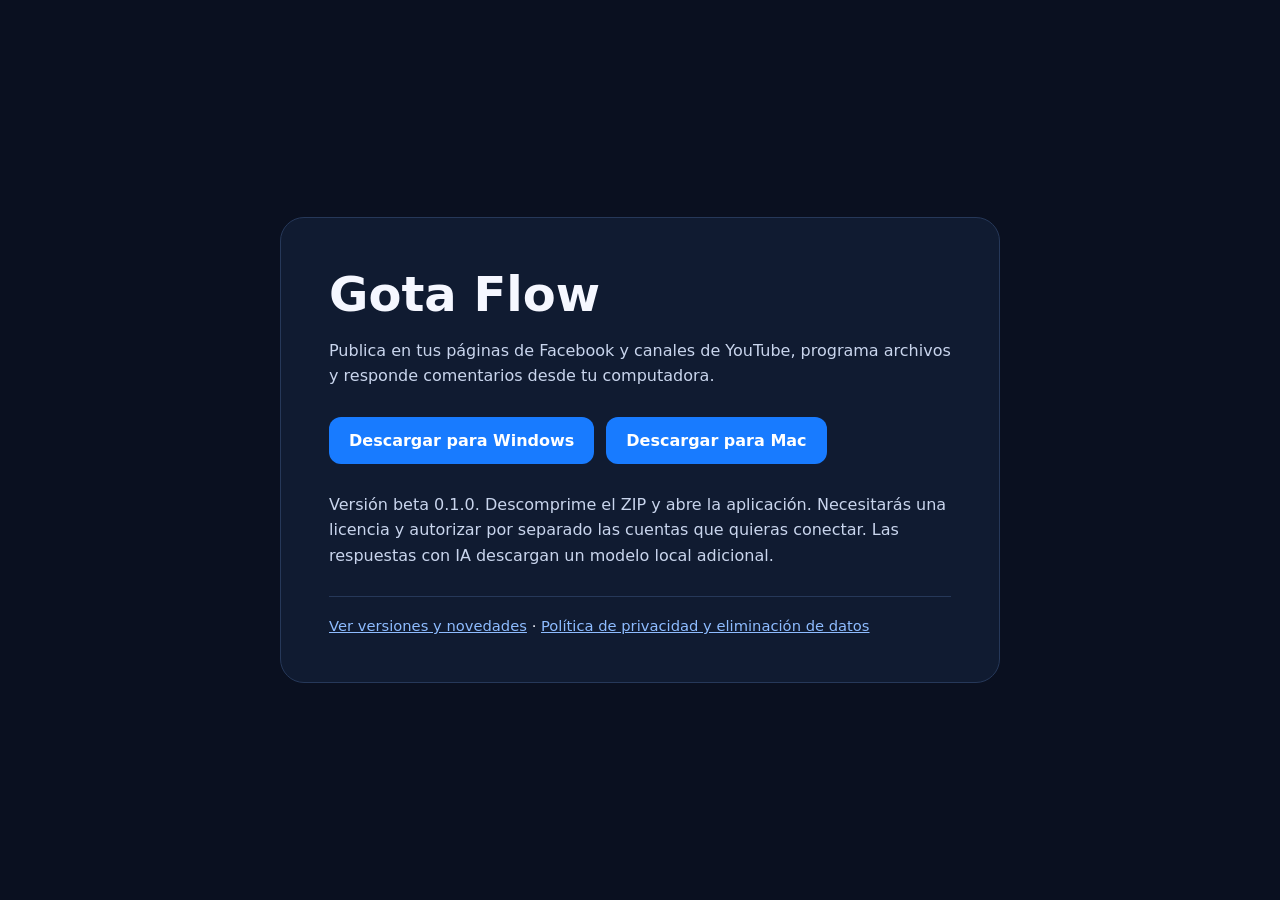
==== index.html @ 9fe42516 "Agregar página pública de descarga de Gota Flow" ====
<!doctype html>
<html lang="es">
<head>
<meta charset="utf-8"><meta name="viewport" content="width=device-width,initial-scale=1">
<meta name="description" content="Descargas oficiales de Gota Flow para Windows y Mac.">
<title>Gota Flow · Descargas oficiales</title>
<style>
:root{color-scheme:dark;font-family:system-ui,-apple-system,Segoe UI,sans-serif;background:#0a1020;color:#f5f7ff}*{box-sizing:border-box}body{margin:0;min-height:100vh;display:grid;place-items:center;padding:24px}main{width:min(720px,100%);padding:clamp(24px,5vw,48px);border:1px solid #263859;border-radius:24px;background:#101b31}h1{font-size:clamp(2rem,6vw,3rem);margin:0 0 8px}p{line-height:1.6;color:#c9d5ed}.downloads{display:flex;flex-wrap:wrap;gap:12px;margin:28px 0}.button{display:inline-block;padding:14px 20px;border-radius:12px;background:#187bff;color:white;text-decoration:none;font-weight:700}.button:hover{background:#0964df}a{color:#8ebcff}footer{border-top:1px solid #263859;margin-top:28px;padding-top:20px;font-size:.92rem}
</style>
</head>
<body><main>
<h1>Gota Flow</h1>
<p>Publica en tus páginas de Facebook y canales de YouTube, programa archivos y responde comentarios desde tu computadora.</p>
<div class="downloads">
<a class="button" href="https://github.com/xG0ta/Gota-Flow-Downloads/releases/download/v0.1.0-beta.11/Gota-Flow-Windows-Verificado.zip">Descargar para Windows</a>
<a class="button" href="https://github.com/xG0ta/Gota-Flow-Downloads/releases/download/v0.1.0-beta.11/Gota-Flow-Mac.zip">Descargar para Mac</a>
</div>
<p>Versión beta 0.1.0. Descomprime el ZIP y abre la aplicación. Necesitarás una licencia y autorizar por separado las cuentas que quieras conectar. Las respuestas con IA descargan un modelo local adicional.</p>
<footer><a href="https://github.com/xG0ta/Gota-Flow-Downloads/releases">Ver versiones y novedades</a> · <a href="https://sites.google.com/view/gota-flow">Política de privacidad y eliminación de datos</a></footer>
</main></body></html>
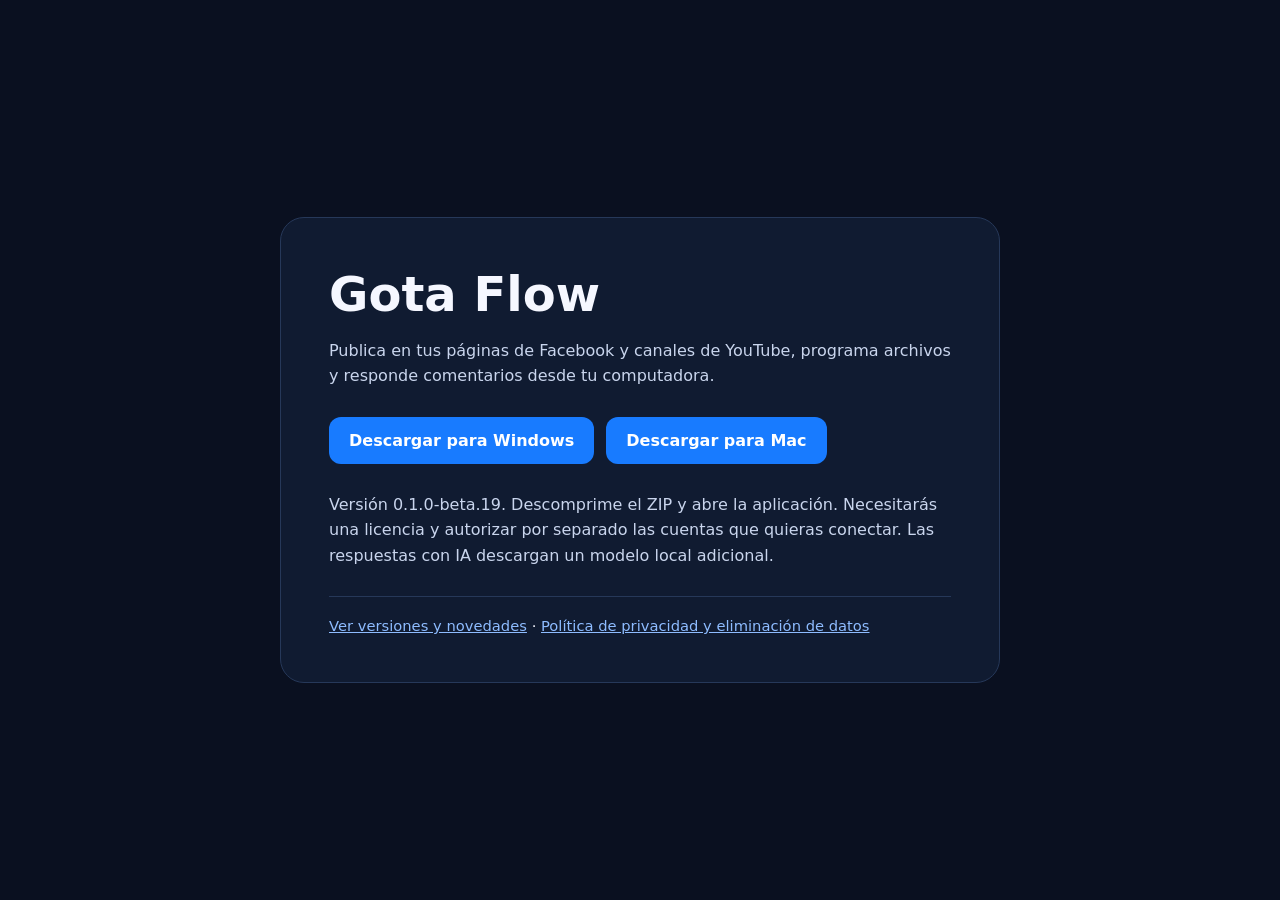
==== commit f3723b77: "Actualizar botones de descarga a beta 19" ====
--- a/index.html
+++ b/index.html
@@ -12,9 +12,9 @@
 <h1>Gota Flow</h1>
 <p>Publica en tus páginas de Facebook y canales de YouTube, programa archivos y responde comentarios desde tu computadora.</p>
 <div class="downloads">
-<a class="button" href="https://github.com/xG0ta/Gota-Flow-Downloads/releases/download/v0.1.0-beta.11/Gota-Flow-Windows-Verificado.zip">Descargar para Windows</a>
-<a class="button" href="https://github.com/xG0ta/Gota-Flow-Downloads/releases/download/v0.1.0-beta.11/Gota-Flow-Mac.zip">Descargar para Mac</a>
+<a class="button" href="https://github.com/xG0ta/Gota-Flow-Downloads/releases/download/v0.1.0-beta.19/Gota-Flow-Windows-Verificado.zip">Descargar para Windows</a>
+<a class="button" href="https://github.com/xG0ta/Gota-Flow-Downloads/releases/download/v0.1.0-beta.19/Gota-Flow-Mac.zip">Descargar para Mac</a>
 </div>
-<p>Versión beta 0.1.0. Descomprime el ZIP y abre la aplicación. Necesitarás una licencia y autorizar por separado las cuentas que quieras conectar. Las respuestas con IA descargan un modelo local adicional.</p>
+<p>Versión 0.1.0-beta.19. Descomprime el ZIP y abre la aplicación. Necesitarás una licencia y autorizar por separado las cuentas que quieras conectar. Las respuestas con IA descargan un modelo local adicional.</p>
 <footer><a href="https://github.com/xG0ta/Gota-Flow-Downloads/releases">Ver versiones y novedades</a> · <a href="https://sites.google.com/view/gota-flow">Política de privacidad y eliminación de datos</a></footer>
 </main></body></html>
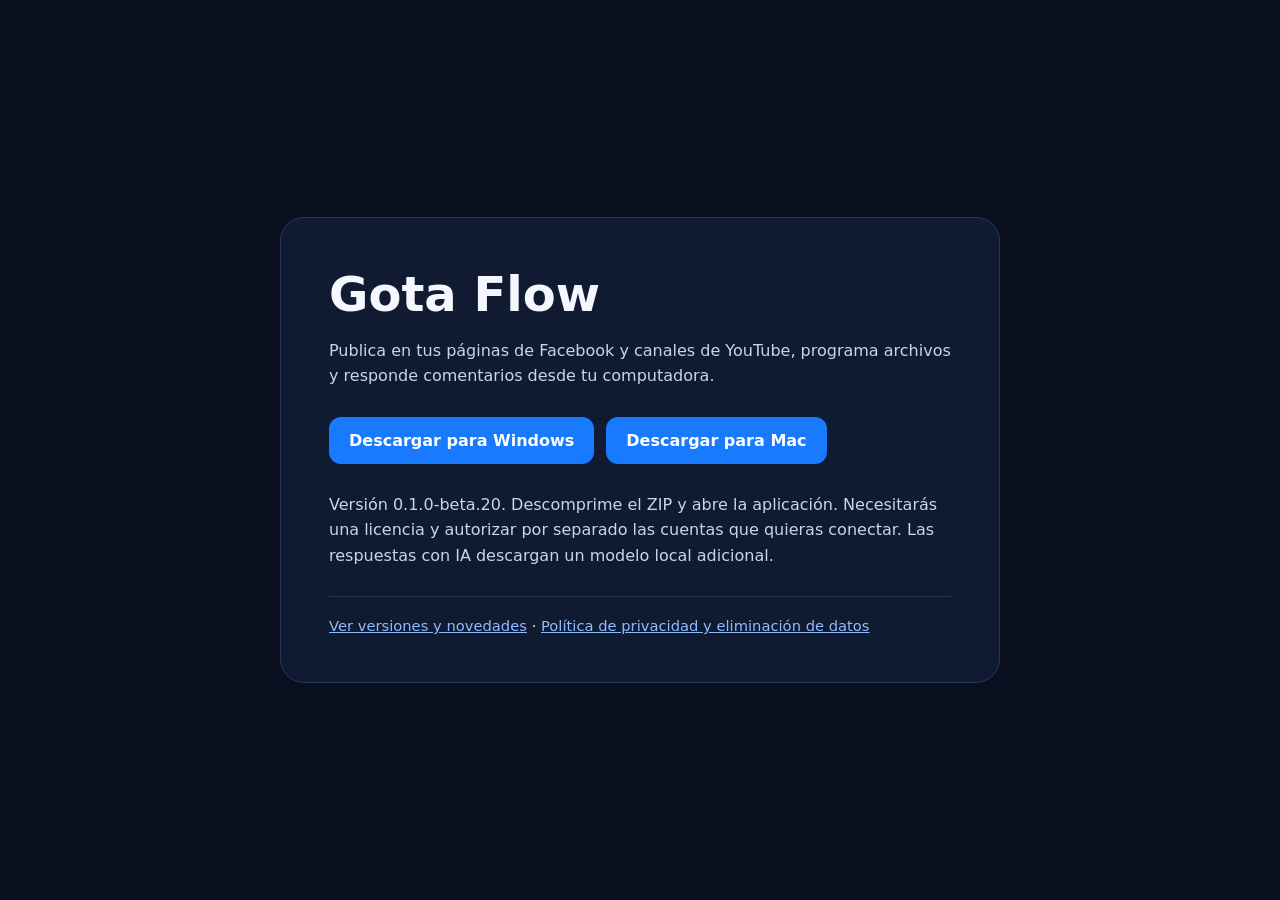
==== commit fd647131: "Actualizar botones de descarga a beta 20" ====
--- a/index.html
+++ b/index.html
@@ -12,9 +12,9 @@
 <h1>Gota Flow</h1>
 <p>Publica en tus páginas de Facebook y canales de YouTube, programa archivos y responde comentarios desde tu computadora.</p>
 <div class="downloads">
-<a class="button" href="https://github.com/xG0ta/Gota-Flow-Downloads/releases/download/v0.1.0-beta.19/Gota-Flow-Windows-Verificado.zip">Descargar para Windows</a>
-<a class="button" href="https://github.com/xG0ta/Gota-Flow-Downloads/releases/download/v0.1.0-beta.19/Gota-Flow-Mac.zip">Descargar para Mac</a>
+<a class="button" href="https://github.com/xG0ta/Gota-Flow-Downloads/releases/download/v0.1.0-beta.20/Gota-Flow-Windows-Verificado.zip">Descargar para Windows</a>
+<a class="button" href="https://github.com/xG0ta/Gota-Flow-Downloads/releases/download/v0.1.0-beta.20/Gota-Flow-Mac.zip">Descargar para Mac</a>
 </div>
-<p>Versión 0.1.0-beta.19. Descomprime el ZIP y abre la aplicación. Necesitarás una licencia y autorizar por separado las cuentas que quieras conectar. Las respuestas con IA descargan un modelo local adicional.</p>
+<p>Versión 0.1.0-beta.20. Descomprime el ZIP y abre la aplicación. Necesitarás una licencia y autorizar por separado las cuentas que quieras conectar. Las respuestas con IA descargan un modelo local adicional.</p>
 <footer><a href="https://github.com/xG0ta/Gota-Flow-Downloads/releases">Ver versiones y novedades</a> · <a href="https://sites.google.com/view/gota-flow">Política de privacidad y eliminación de datos</a></footer>
 </main></body></html>
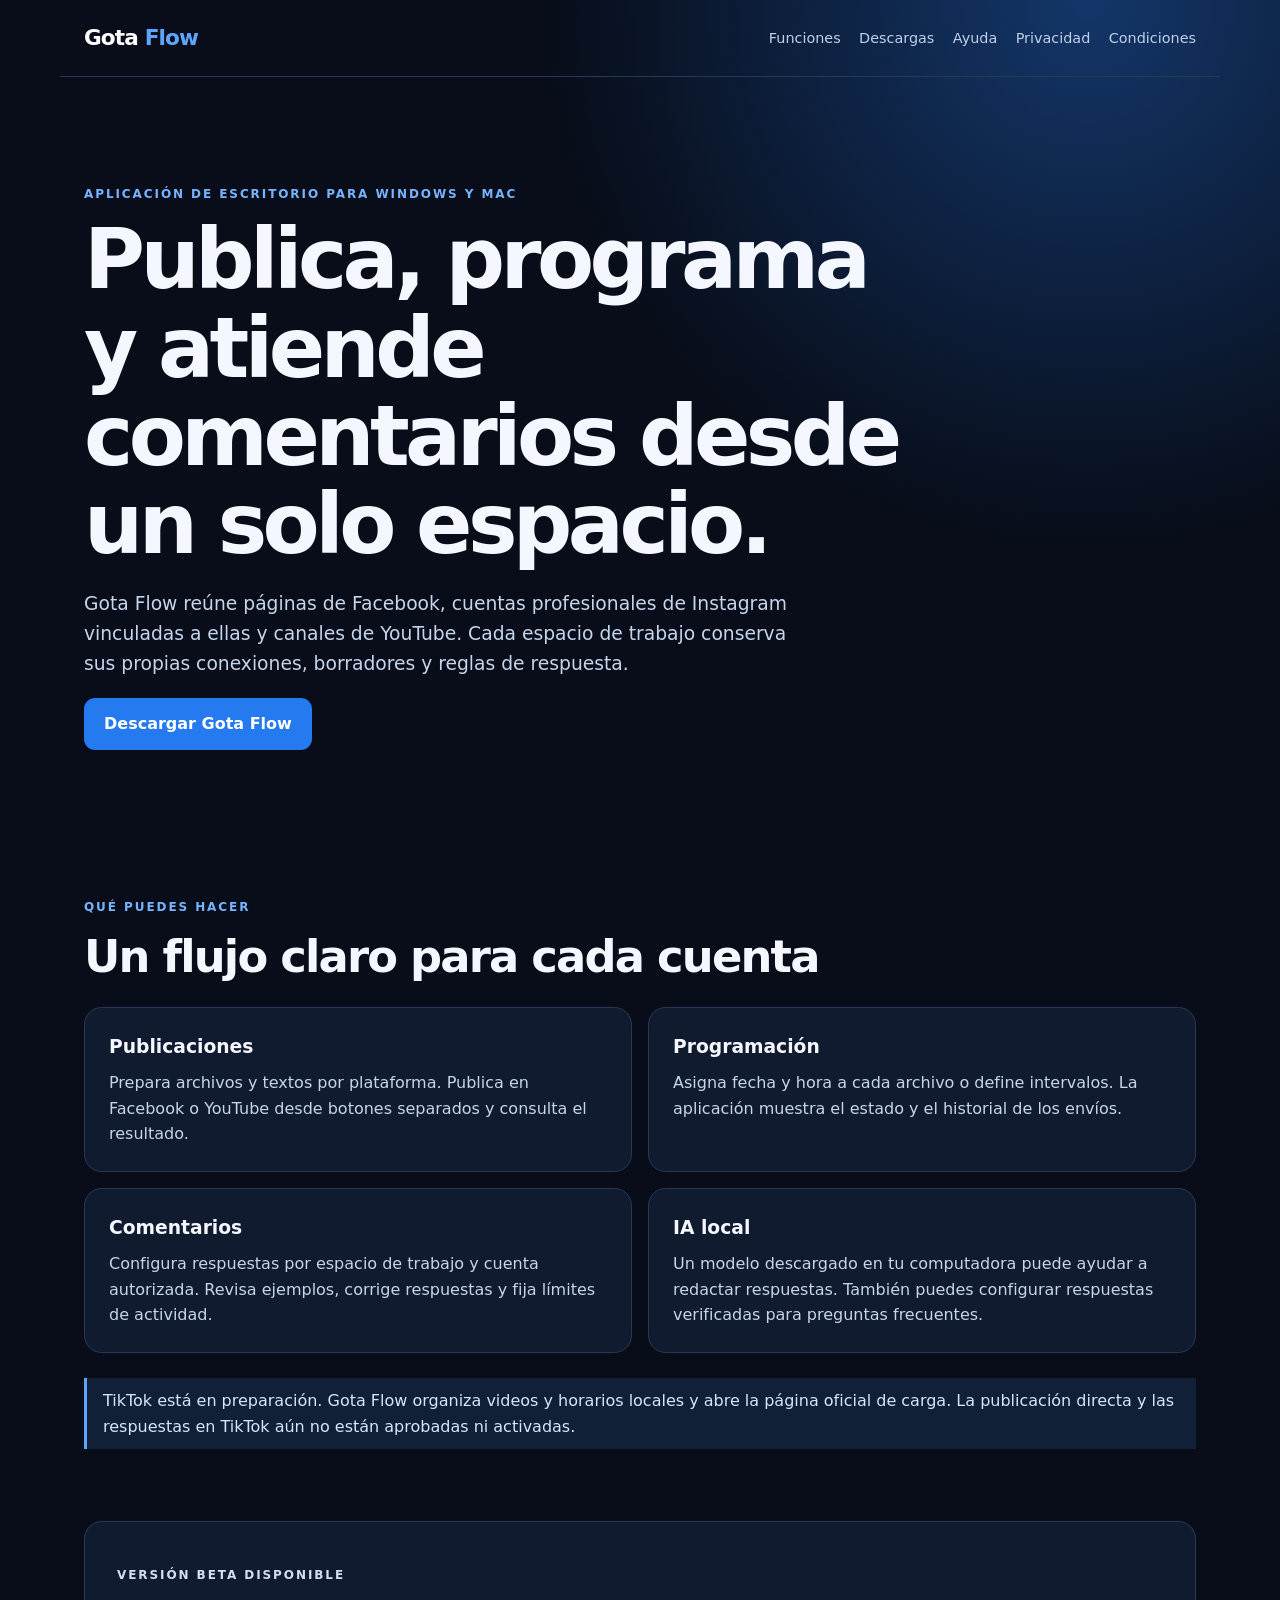
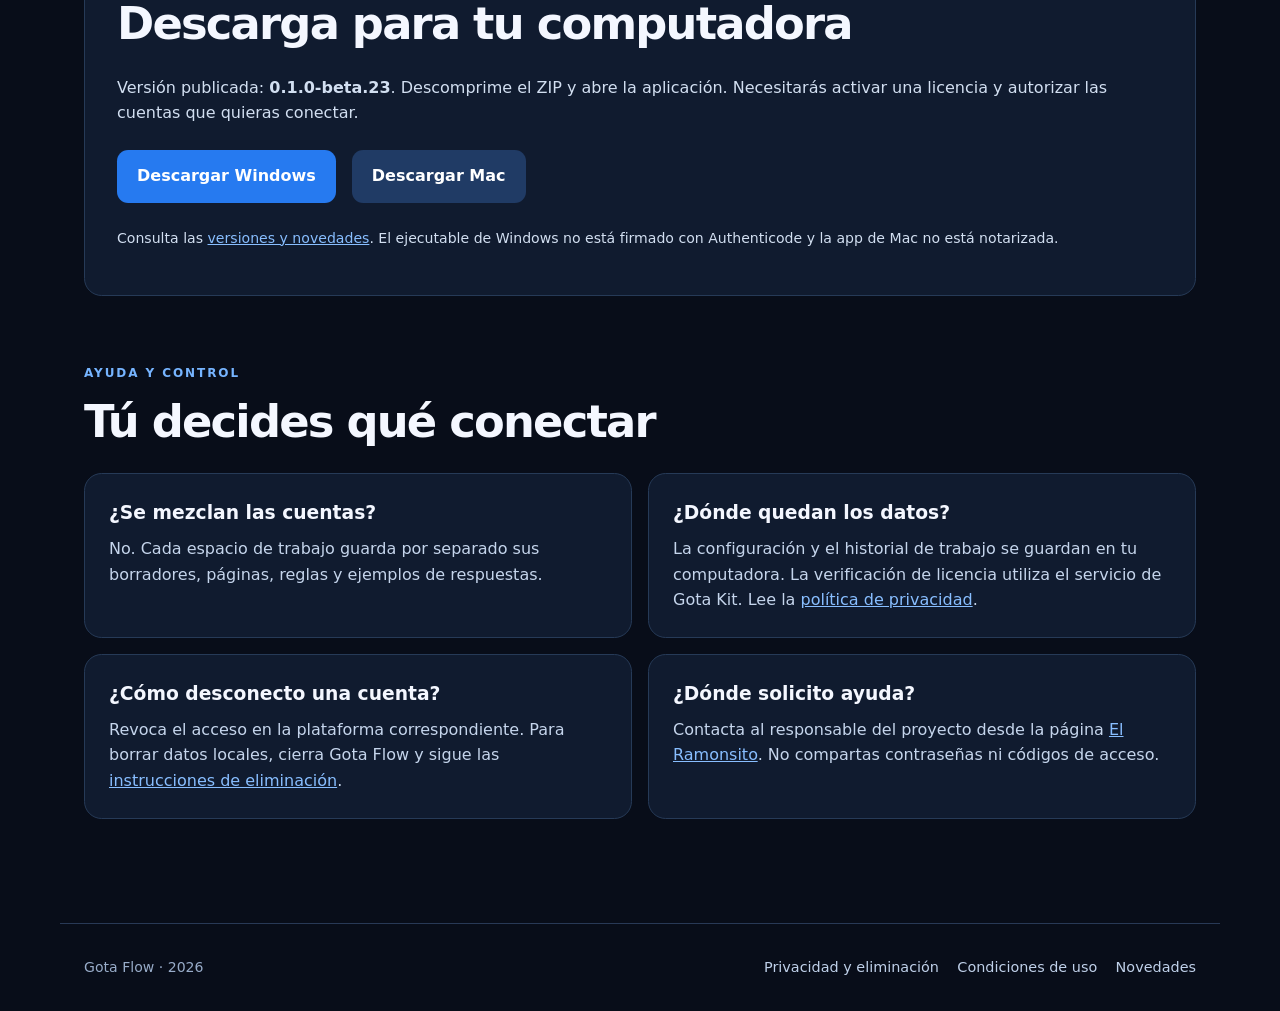
==== commit 101bcbe6: "Prepare Gota Flow product site for TikTok review" ====
--- a/index.html
+++ b/index.html
@@ -1,20 +1,47 @@
 <!doctype html>
 <html lang="es">
 <head>
-<meta charset="utf-8"><meta name="viewport" content="width=device-width,initial-scale=1">
-<meta name="description" content="Descargas oficiales de Gota Flow para Windows y Mac.">
-<title>Gota Flow · Descargas oficiales</title>
-<style>
-:root{color-scheme:dark;font-family:system-ui,-apple-system,Segoe UI,sans-serif;background:#0a1020;color:#f5f7ff}*{box-sizing:border-box}body{margin:0;min-height:100vh;display:grid;place-items:center;padding:24px}main{width:min(720px,100%);padding:clamp(24px,5vw,48px);border:1px solid #263859;border-radius:24px;background:#101b31}h1{font-size:clamp(2rem,6vw,3rem);margin:0 0 8px}p{line-height:1.6;color:#c9d5ed}.downloads{display:flex;flex-wrap:wrap;gap:12px;margin:28px 0}.button{display:inline-block;padding:14px 20px;border-radius:12px;background:#187bff;color:white;text-decoration:none;font-weight:700}.button:hover{background:#0964df}a{color:#8ebcff}footer{border-top:1px solid #263859;margin-top:28px;padding-top:20px;font-size:.92rem}
-</style>
+  <meta charset="utf-8">
+  <meta name="viewport" content="width=device-width, initial-scale=1">
+  <meta name="description" content="Gota Flow organiza publicaciones y comentarios de Facebook, Instagram y YouTube desde una aplicación de escritorio.">
+  <title>Gota Flow · Publicaciones y conversaciones</title>
+  <link rel="stylesheet" href="styles.css">
 </head>
-<body><main>
-<h1>Gota Flow</h1>
-<p>Publica en tus páginas de Facebook y canales de YouTube, programa archivos y responde comentarios desde tu computadora.</p>
-<div class="downloads">
-<a class="button" href="https://github.com/xG0ta/Gota-Flow-Downloads/releases/download/v0.1.0-beta.20/Gota-Flow-Windows-Verificado.zip">Descargar para Windows</a>
-<a class="button" href="https://github.com/xG0ta/Gota-Flow-Downloads/releases/download/v0.1.0-beta.20/Gota-Flow-Mac.zip">Descargar para Mac</a>
-</div>
-<p>Versión 0.1.0-beta.20. Descomprime el ZIP y abre la aplicación. Necesitarás una licencia y autorizar por separado las cuentas que quieras conectar. Las respuestas con IA descargan un modelo local adicional.</p>
-<footer><a href="https://github.com/xG0ta/Gota-Flow-Downloads/releases">Ver versiones y novedades</a> · <a href="https://sites.google.com/view/gota-flow">Política de privacidad y eliminación de datos</a></footer>
-</main></body></html>
+<body>
+  <header><a class="brand" href="./">Gota <span>Flow</span></a><nav aria-label="Navegación principal"><a href="#funciones">Funciones</a><a href="#descargas">Descargas</a><a href="#ayuda">Ayuda</a><a href="privacy.html">Privacidad</a><a href="terms.html">Condiciones</a></nav></header>
+  <main>
+    <section class="hero">
+      <p class="eyebrow">Aplicación de escritorio para Windows y Mac</p>
+      <h1>Publica, programa y atiende comentarios desde un solo espacio.</h1>
+      <p class="lead">Gota Flow reúne páginas de Facebook, cuentas profesionales de Instagram vinculadas a ellas y canales de YouTube. Cada espacio de trabajo conserva sus propias conexiones, borradores y reglas de respuesta.</p>
+      <a class="button" href="#descargas">Descargar Gota Flow</a>
+    </section>
+    <section id="funciones">
+      <p class="eyebrow">Qué puedes hacer</p><h2>Un flujo claro para cada cuenta</h2>
+      <div class="grid">
+        <article><h3>Publicaciones</h3><p>Prepara archivos y textos por plataforma. Publica en Facebook o YouTube desde botones separados y consulta el resultado.</p></article>
+        <article><h3>Programación</h3><p>Asigna fecha y hora a cada archivo o define intervalos. La aplicación muestra el estado y el historial de los envíos.</p></article>
+        <article><h3>Comentarios</h3><p>Configura respuestas por espacio de trabajo y cuenta autorizada. Revisa ejemplos, corrige respuestas y fija límites de actividad.</p></article>
+        <article><h3>IA local</h3><p>Un modelo descargado en tu computadora puede ayudar a redactar respuestas. También puedes configurar respuestas verificadas para preguntas frecuentes.</p></article>
+      </div>
+      <p class="note">TikTok está en preparación. Gota Flow organiza videos y horarios locales y abre la página oficial de carga. La publicación directa y las respuestas en TikTok aún no están aprobadas ni activadas.</p>
+    </section>
+    <section id="descargas" class="panel">
+      <p class="eyebrow">Versión beta disponible</p><h2>Descarga para tu computadora</h2>
+      <p>Versión publicada: <strong>0.1.0-beta.23</strong>. Descomprime el ZIP y abre la aplicación. Necesitarás activar una licencia y autorizar las cuentas que quieras conectar.</p>
+      <div class="actions"><a class="button" href="https://github.com/xG0ta/Gota-Flow-Downloads/releases/download/v0.1.0-beta.23/Gota-Flow-Windows-Verificado.zip">Descargar Windows</a><a class="button secondary" href="https://github.com/xG0ta/Gota-Flow-Downloads/releases/download/v0.1.0-beta.23/Gota-Flow-Mac.zip">Descargar Mac</a></div>
+      <p class="small">Consulta las <a href="https://github.com/xG0ta/Gota-Flow-Downloads/releases">versiones y novedades</a>. El ejecutable de Windows no está firmado con Authenticode y la app de Mac no está notarizada.</p>
+    </section>
+    <section id="ayuda">
+      <p class="eyebrow">Ayuda y control</p><h2>Tú decides qué conectar</h2>
+      <div class="grid">
+        <article><h3>¿Se mezclan las cuentas?</h3><p>No. Cada espacio de trabajo guarda por separado sus borradores, páginas, reglas y ejemplos de respuestas.</p></article>
+        <article><h3>¿Dónde quedan los datos?</h3><p>La configuración y el historial de trabajo se guardan en tu computadora. La verificación de licencia utiliza el servicio de Gota Kit. Lee la <a href="privacy.html">política de privacidad</a>.</p></article>
+        <article><h3>¿Cómo desconecto una cuenta?</h3><p>Revoca el acceso en la plataforma correspondiente. Para borrar datos locales, cierra Gota Flow y sigue las <a href="privacy.html#eliminacion">instrucciones de eliminación</a>.</p></article>
+        <article><h3>¿Dónde solicito ayuda?</h3><p>Contacta al responsable del proyecto desde la página <a href="https://www.facebook.com/832215749980648">El Ramonsito</a>. No compartas contraseñas ni códigos de acceso.</p></article>
+      </div>
+    </section>
+  </main>
+  <footer><span>Gota Flow · 2026</span><div><a href="privacy.html">Privacidad y eliminación</a><a href="terms.html">Condiciones de uso</a><a href="https://github.com/xG0ta/Gota-Flow-Downloads/releases">Novedades</a></div></footer>
+</body>
+</html>
--- a/styles.css
+++ b/styles.css
@@ -0,0 +1,10 @@
+:root{color-scheme:dark;font-family:ui-sans-serif,system-ui,-apple-system,"Segoe UI",sans-serif;background:#080d19;color:#f4f7ff}
+*{box-sizing:border-box}html{scroll-behavior:smooth}body{margin:0;background:radial-gradient(circle at 85% 0%,#133669 0,transparent 34rem),#080d19;line-height:1.6}
+a{color:#88beff}a:hover{color:#b8d9ff}header,footer{display:flex;align-items:center;justify-content:space-between;gap:1rem;max-width:1160px;margin:auto;padding:1.3rem 1.5rem}
+header{border-bottom:1px solid #283956}.brand{color:#fff;text-decoration:none;font-size:1.35rem;font-weight:800;letter-spacing:-.04em}.brand span{color:#5da5ff}
+nav,footer div{display:flex;flex-wrap:wrap;gap:1.15rem}nav a,footer a{color:#bfd0e9;text-decoration:none;font-size:.9rem}main{max-width:1160px;margin:auto;padding:0 1.5rem}
+.hero{padding:6rem 0 5rem;max-width:820px}.eyebrow{text-transform:uppercase;letter-spacing:.16em;color:#76b4ff;font-size:.75rem;font-weight:800}.hero h1{font-size:clamp(2.5rem,7vw,5.2rem);line-height:1.06;letter-spacing:-.055em;margin:.5rem 0 1.25rem}.lead{font-size:1.17rem;color:#c5d5ec;max-width:720px}
+h2{font-size:clamp(1.8rem,4vw,2.8rem);letter-spacing:-.04em;line-height:1.2;margin:.3rem 0 1.5rem}section{padding:3.5rem 0}.grid{display:grid;grid-template-columns:repeat(2,minmax(0,1fr));gap:1rem}.grid article,.panel{background:#101b2f;border:1px solid #263a57;border-radius:1.1rem;padding:1.5rem}.grid h3{margin:0 0 .5rem}.grid p{margin:0;color:#c5d5ec}
+.note{margin-top:1.6rem;border-left:3px solid #5da5ff;padding:.6rem 1rem;background:#122037;color:#d7e5f7}.panel{padding:2rem}.panel p{color:#d2dff1}.actions{display:flex;flex-wrap:wrap;gap:1rem;margin:1.5rem 0}.button{background:#267af0;color:white;text-decoration:none;font-weight:700;padding:.85rem 1.25rem;border-radius:.7rem;display:inline-block}.button:hover{background:#4a97ff;color:white}.button.secondary{background:#203b65}.small{font-size:.88rem}
+footer{border-top:1px solid #283956;margin-top:3rem;padding-top:2rem;padding-bottom:2rem;color:#98acc9;font-size:.88rem}.document{max-width:820px;margin:auto;padding:3.5rem 0}.document h1{font-size:clamp(2rem,5vw,3.5rem);letter-spacing:-.04em;line-height:1.15}.document h2{font-size:1.55rem;margin-top:2rem}.document p,.document li{color:#ccdaec}.document li{margin:.5rem 0}
+@media(max-width:700px){header,footer{align-items:flex-start;flex-direction:column}.hero{padding:4rem 0 2rem}.grid{grid-template-columns:1fr}section{padding:2.5rem 0}}
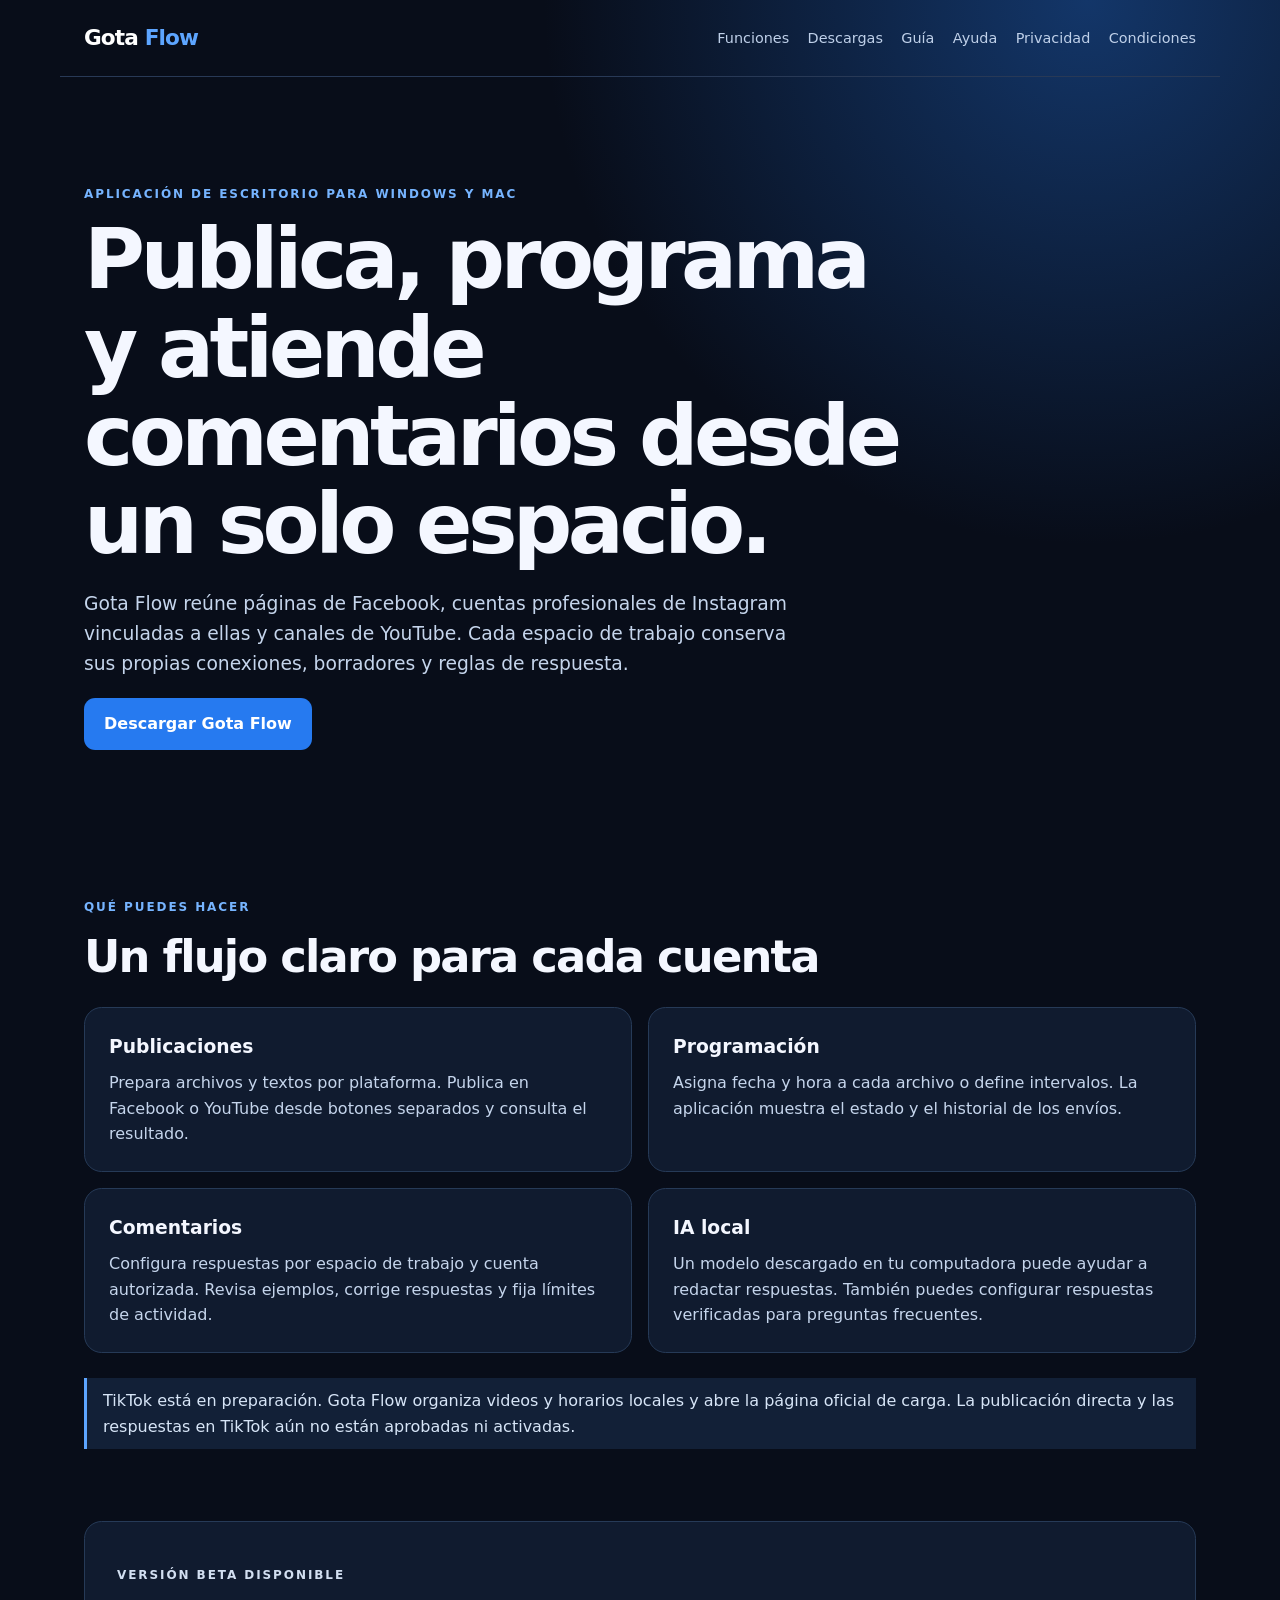
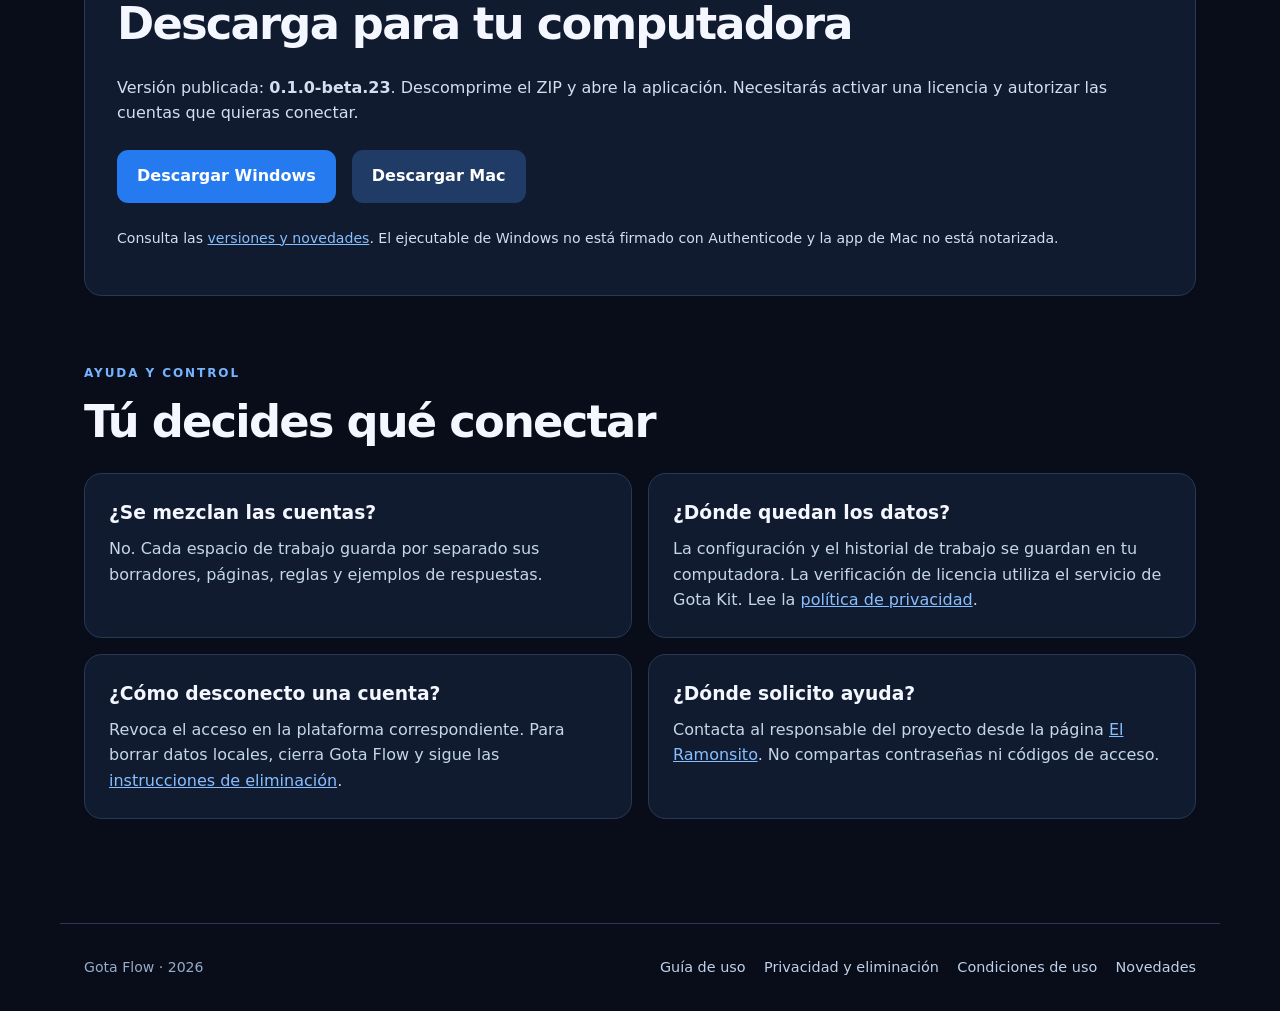
==== commit 71148f18: "Add Gota Flow user guide to review site" ====
--- a/index.html
+++ b/index.html
@@ -8,7 +8,7 @@
   <link rel="stylesheet" href="styles.css">
 </head>
 <body>
-  <header><a class="brand" href="./">Gota <span>Flow</span></a><nav aria-label="Navegación principal"><a href="#funciones">Funciones</a><a href="#descargas">Descargas</a><a href="#ayuda">Ayuda</a><a href="privacy.html">Privacidad</a><a href="terms.html">Condiciones</a></nav></header>
+  <header><a class="brand" href="./">Gota <span>Flow</span></a><nav aria-label="Navegación principal"><a href="#funciones">Funciones</a><a href="#descargas">Descargas</a><a href="guide.html">Guía</a><a href="#ayuda">Ayuda</a><a href="privacy.html">Privacidad</a><a href="terms.html">Condiciones</a></nav></header>
   <main>
     <section class="hero">
       <p class="eyebrow">Aplicación de escritorio para Windows y Mac</p>
@@ -42,6 +42,6 @@
       </div>
     </section>
   </main>
-  <footer><span>Gota Flow · 2026</span><div><a href="privacy.html">Privacidad y eliminación</a><a href="terms.html">Condiciones de uso</a><a href="https://github.com/xG0ta/Gota-Flow-Downloads/releases">Novedades</a></div></footer>
+  <footer><span>Gota Flow · 2026</span><div><a href="guide.html">Guía de uso</a><a href="privacy.html">Privacidad y eliminación</a><a href="terms.html">Condiciones de uso</a><a href="https://github.com/xG0ta/Gota-Flow-Downloads/releases">Novedades</a></div></footer>
 </body>
 </html>
